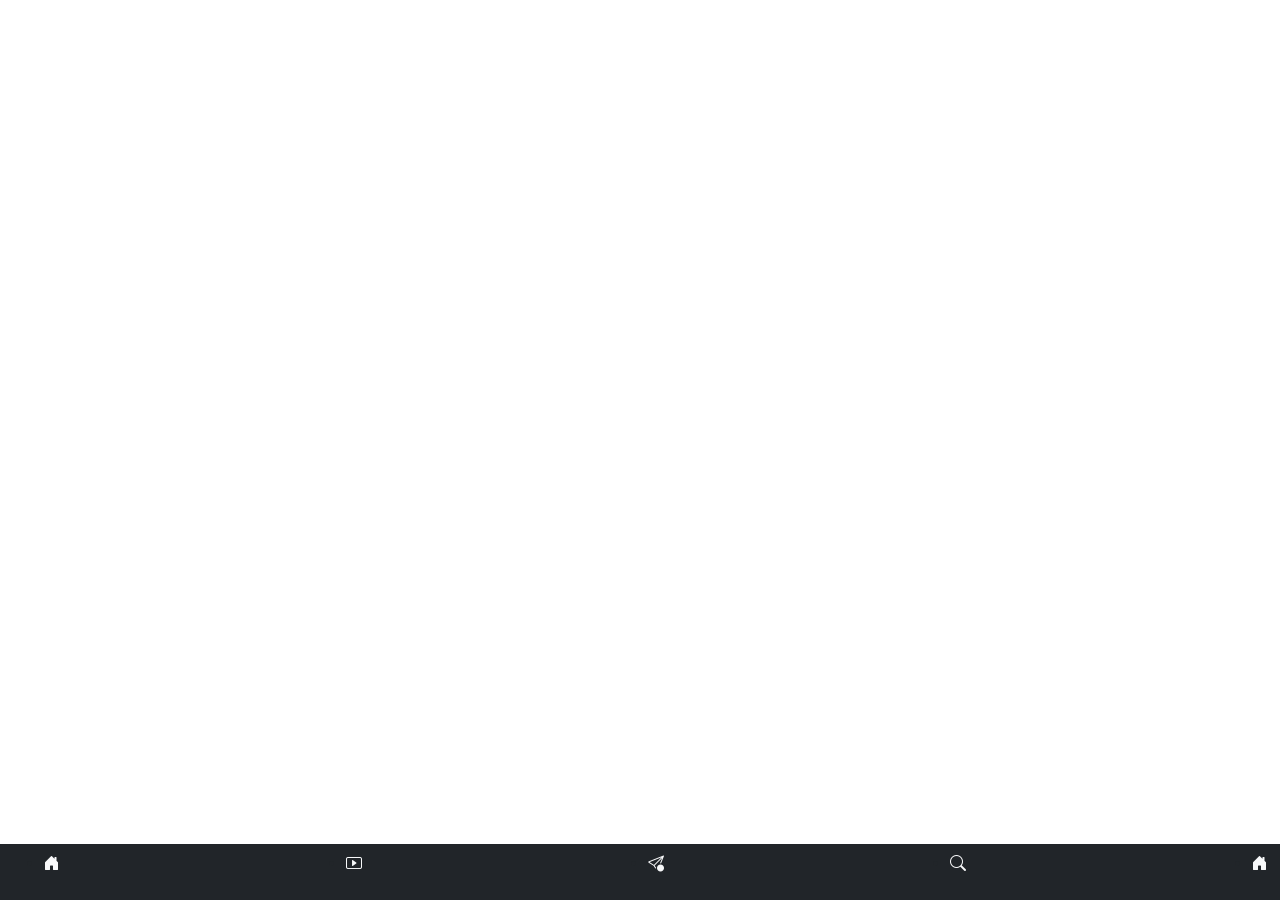
==== index.html @ 5d5be2e2 "first commit" ====
<!doctype html>
<html lang="en">

<head>
    <meta charset="utf-8">
    <meta name="viewport" content="width=device-width, initial-scale=1">
    <title>Bootstrap demo</title>

    <!-- BS Stylesheet -->
    <link href="https://cdn.jsdelivr.net/npm/bootstrap@5.3.8/dist/css/bootstrap.min.css" rel="stylesheet"
        integrity="sha384-sRIl4kxILFvY47J16cr9ZwB07vP4J8+LH7qKQnuqkuIAvNWLzeN8tE5YBujZqJLB" crossorigin="anonymous">
    <!-- Custom Stylesheet -->
    <link rel="stylesheet" href="assets/css/style.css">

    <!-- BS Icons -->
    <link rel="stylesheet" href="https://cdn.jsdelivr.net/npm/bootstrap-icons@1.13.1/font/bootstrap-icons.min.css">

</head>

<body>
    <header>

    </header>
    <main>

    </main>
    <footer class="fixed-bottom">
        <nav class="navbar bg-dark">
            <div class="container-fluid">
                <ul class="d-flex w-100 justify-content-between mx-auto">
                    <li class="nav-item">
                        <i class="bi bi-house-door-fill text-light nav-link"></i>
                    </li>
                    <li class="nav-item">
                        <i class="bi bi-play-btn text-light nav-link"></i>
                    </li>
                    <li class="nav-item">
                        <i class="bi bi-send-arrow-up text-light nav-link"></i>
                    </li>
                    <li class="nav-item">
                        <i class="bi bi-search text-light nav-link"></i>
                    </li>
                    <li class="nav-item">
                        <i class="bi bi-house-door-fill text-light nav-link"></i>
                    </li>
                </ul>

            </div>

        </nav>
    </footer>
    <script src="https://cdn.jsdelivr.net/npm/bootstrap@5.3.8/dist/js/bootstrap.bundle.min.js"
        integrity="sha384-FKyoEForCGlyvwx9Hj09JcYn3nv7wiPVlz7YYwJrWVcXK/BmnVDxM+D2scQbITxI"
        crossorigin="anonymous"></script>
</body>

</html>
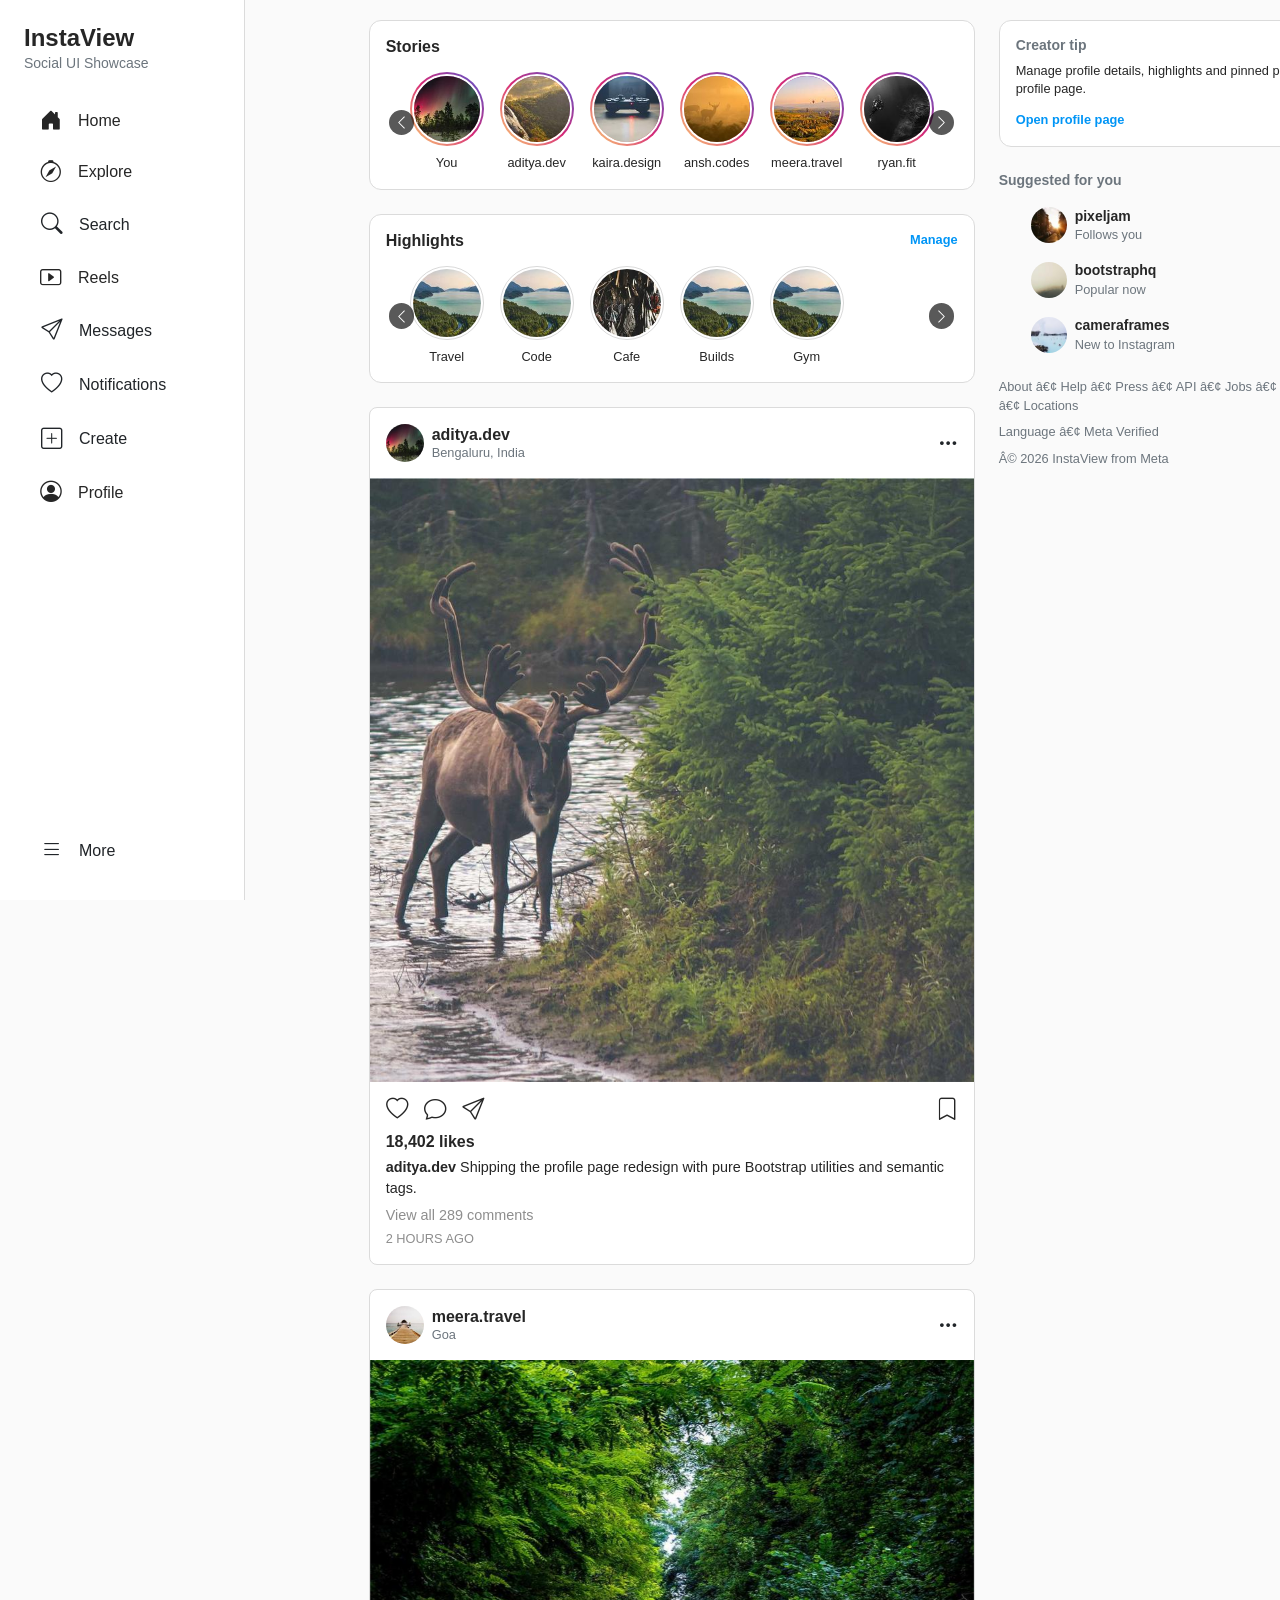
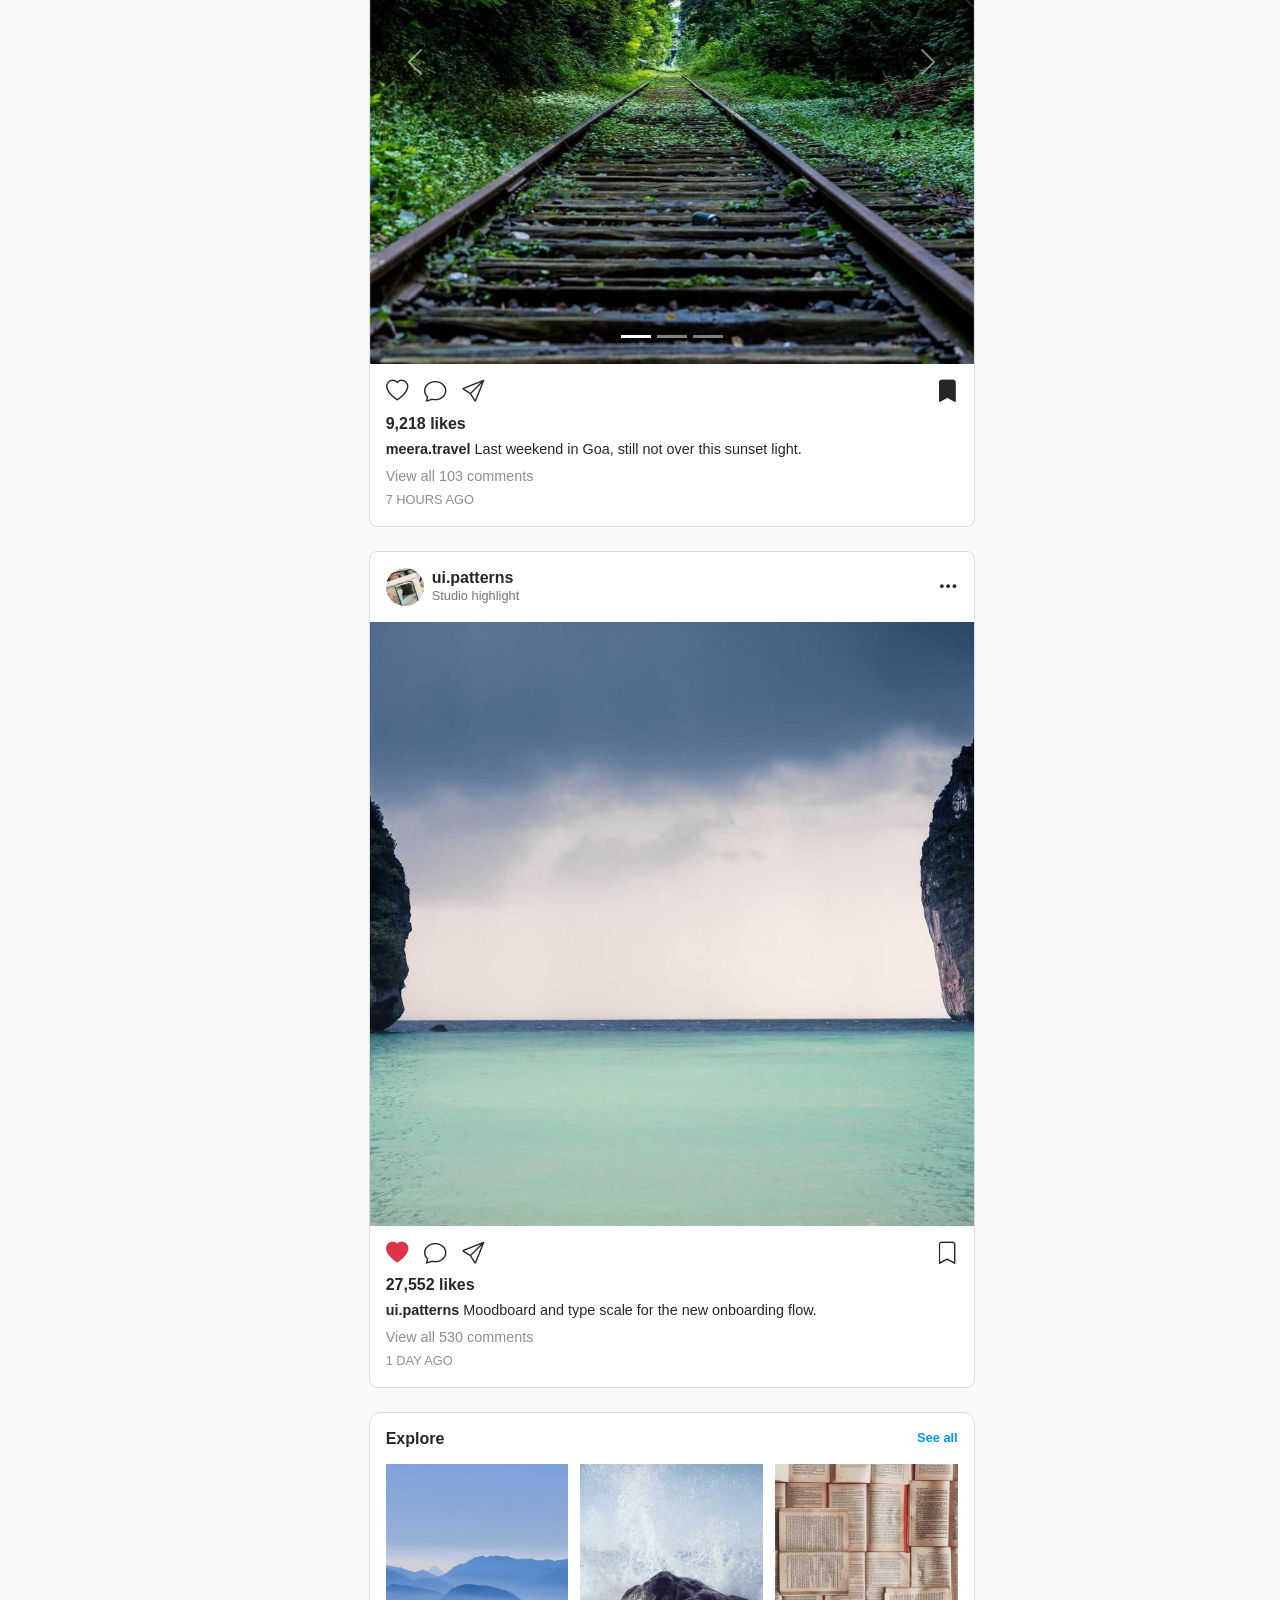
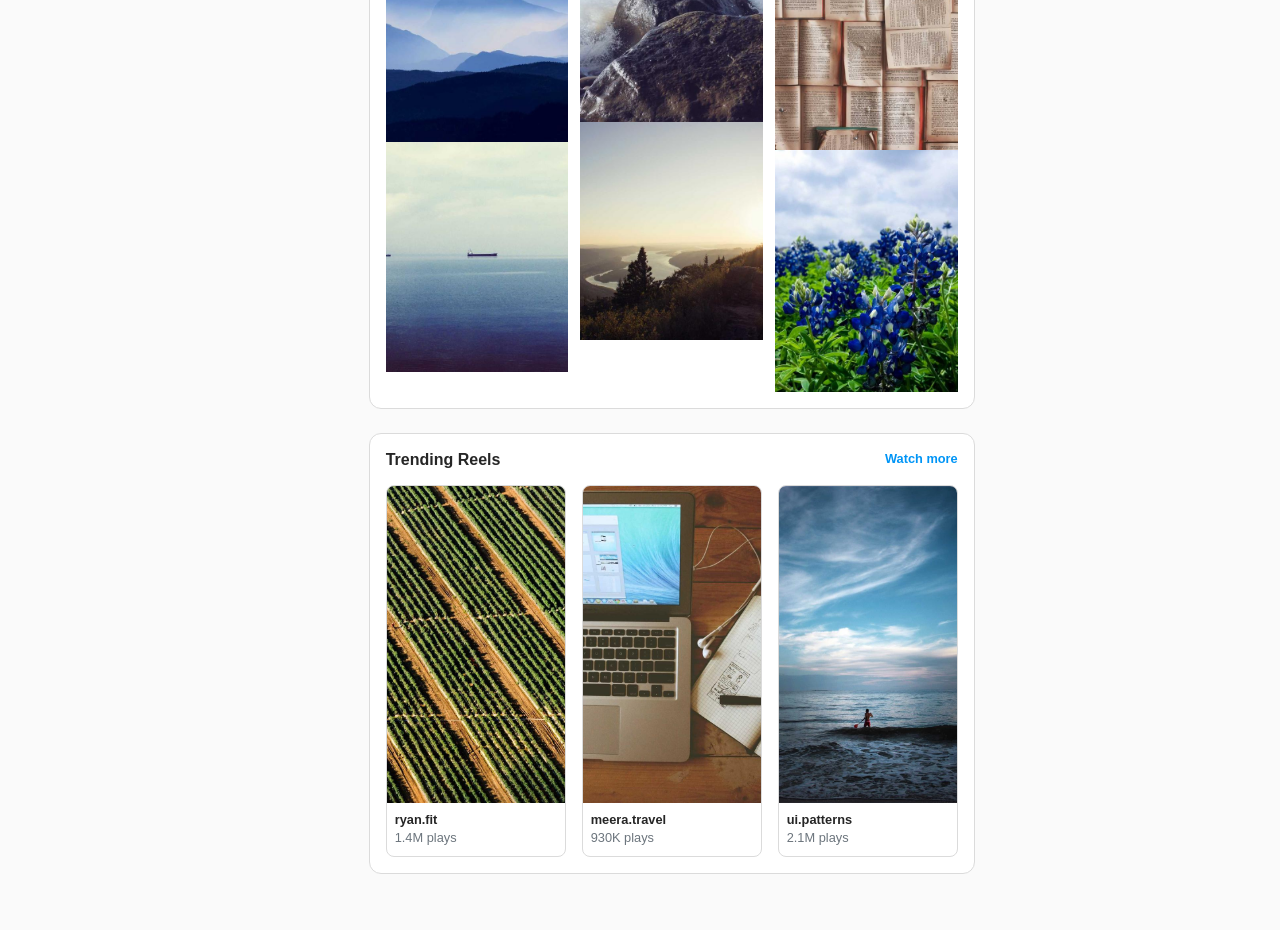
==== commit 4ea07566: "Build responsive Instagram clone with dedicated profile page and local media assets Move profile con" ====
--- a/index.html
+++ b/index.html
@@ -1,57 +1,821 @@
-<!doctype html>
+﻿<!doctype html>
 <html lang="en">
 
 <head>
     <meta charset="utf-8">
-    <meta name="viewport" content="width=device-width, initial-scale=1">
-    <title>Bootstrap demo</title>
-
-    <!-- BS Stylesheet -->
-    <link href="https://cdn.jsdelivr.net/npm/bootstrap@5.3.8/dist/css/bootstrap.min.css" rel="stylesheet"
-        integrity="sha384-sRIl4kxILFvY47J16cr9ZwB07vP4J8+LH7qKQnuqkuIAvNWLzeN8tE5YBujZqJLB" crossorigin="anonymous">
-    <!-- Custom Stylesheet -->
+    <meta name="viewport" content="width=device-width, initial-scale=1, viewport-fit=cover">
+    <title>InstaView - Instagram Clone UI with Bootstrap</title>
+    <meta name="description"
+        content="InstaView is a responsive Instagram clone built with semantic HTML, CSS and Bootstrap components only, optimized for SEO and static hosting.">
+    <meta name="robots" content="index,follow,max-image-preview:large">
+    <meta name="author" content="InstaView Team">
+    <meta name="theme-color" content="#ffffff">
+    <link rel="canonical" href="https://your-github-username.github.io/InstagramClone/">
+
+    <!-- Open Graph / social previews -->
+    <meta property="og:type" content="website">
+    <meta property="og:title" content="InstaView - Instagram Clone UI with Bootstrap">
+    <meta property="og:description"
+        content="A feature-rich static Instagram clone interface made with Bootstrap and no custom JavaScript.">
+    <meta property="og:url" content="https://your-github-username.github.io/InstagramClone/">
+    <meta property="og:image" content="media/downloaded/img-028.jpg">
+    <meta name="twitter:card" content="summary_large_image">
+    <meta name="twitter:title" content="InstaView - Instagram Clone UI with Bootstrap">
+    <meta name="twitter:description" content="Responsive Instagram-style static frontend for GitHub Pages.">
+    <meta name="twitter:image" content="media/downloaded/img-028.jpg">
+
+    <!-- Bootstrap and icon set -->
+    <link href="https://cdn.jsdelivr.net/npm/bootstrap@5.3.8/dist/css/bootstrap.min.css" rel="stylesheet">
+    <link rel="stylesheet" href="https://cdn.jsdelivr.net/npm/bootstrap-icons@1.13.1/font/bootstrap-icons.min.css">
+
+    <!-- Local stylesheet bundle -->
     <link rel="stylesheet" href="assets/css/style.css">
 
-    <!-- BS Icons -->
-    <link rel="stylesheet" href="https://cdn.jsdelivr.net/npm/bootstrap-icons@1.13.1/font/bootstrap-icons.min.css">
-
+    <!-- Structured metadata for search engines -->
+    <script type="application/ld+json">
+        {
+            "@context": "https://schema.org",
+            "@type": "WebSite",
+            "name": "InstaView",
+            "url": "https://your-github-username.github.io/InstagramClone/",
+            "description": "A static Instagram-inspired social media interface powered by Bootstrap."
+        }
+    </script>
 </head>
 
 <body>
-    <header>
-
-    </header>
-    <main>
-
-    </main>
-    <footer class="fixed-bottom">
-        <nav class="navbar bg-dark">
-            <div class="container-fluid">
-                <ul class="d-flex w-100 justify-content-between mx-auto">
-                    <li class="nav-item">
-                        <i class="bi bi-house-door-fill text-light nav-link"></i>
+    <a class="visually-hidden-focusable p-2 bg-white border rounded position-absolute top-0 start-0 m-2"
+        href="#main-feed">Skip to main content</a>
+
+    <div class="app-shell">
+        <!-- Desktop/tablet sidebar -->
+        <aside class="ig-sidebar d-none d-lg-flex flex-column p-3 p-xl-4">
+            <header class="mb-4">
+                <h1 class="h4 mb-0 fw-semibold">InstaView</h1>
+                <p class="small text-secondary mb-0">Social UI Showcase</p>
+            </header>
+
+            <nav class="nav flex-column gap-1" aria-label="Primary navigation">
+                <a class="ig-nav-link d-flex align-items-center gap-3 px-3 py-2 active" href="#main-feed"
+                    aria-current="page">
+                    <i class="bi bi-house-door-fill"></i><span class="ig-sidebar-label">Home</span>
+                </a>
+                <a class="ig-nav-link d-flex align-items-center gap-3 px-3 py-2" href="#explore">
+                    <i class="bi bi-compass"></i><span class="ig-sidebar-label">Explore</span>
+                </a>
+                <button class="ig-nav-link d-flex align-items-center gap-3 px-3 py-2 btn text-start" type="button"
+                    data-bs-toggle="offcanvas" data-bs-target="#searchPanel" aria-controls="searchPanel">
+                    <i class="bi bi-search"></i><span class="ig-sidebar-label">Search</span>
+                </button>
+                <a class="ig-nav-link d-flex align-items-center gap-3 px-3 py-2" href="#reels">
+                    <i class="bi bi-play-btn"></i><span class="ig-sidebar-label">Reels</span>
+                </a>
+                <button class="ig-nav-link d-flex align-items-center gap-3 px-3 py-2 btn text-start" type="button"
+                    data-bs-toggle="modal" data-bs-target="#messagesModal">
+                    <i class="bi bi-send"></i><span class="ig-sidebar-label">Messages</span>
+                </button>
+                <button class="ig-nav-link d-flex align-items-center gap-3 px-3 py-2 btn text-start" type="button"
+                    data-bs-toggle="modal" data-bs-target="#notificationsModal">
+                    <i class="bi bi-heart"></i><span class="ig-sidebar-label">Notifications</span>
+                </button>
+                <button class="ig-nav-link d-flex align-items-center gap-3 px-3 py-2 btn text-start" type="button"
+                    data-bs-toggle="modal" data-bs-target="#createModal">
+                    <i class="bi bi-plus-square"></i><span class="ig-sidebar-label">Create</span>
+                </button>
+                <a class="ig-nav-link d-flex align-items-center gap-3 px-3 py-2" href="profile.html">
+                    <i class="bi bi-person-circle"></i><span class="ig-sidebar-label">Profile</span>
+                </a>
+            </nav>
+
+            <div class="mt-auto pt-3">
+                <button class="ig-nav-link d-flex align-items-center gap-3 px-3 py-2 btn text-start w-100"
+                    type="button" data-bs-toggle="dropdown" aria-expanded="false">
+                    <i class="bi bi-list"></i><span class="ig-sidebar-label">More</span>
+                </button>
+                <ul class="dropdown-menu">
+                    <li><a class="dropdown-item" href="#">Settings</a></li>
+                    <li><a class="dropdown-item" href="#">Saved</a></li>
+                    <li><a class="dropdown-item" href="#">Switch account</a></li>
+                    <li>
+                        <hr class="dropdown-divider">
                     </li>
-                    <li class="nav-item">
-                        <i class="bi bi-play-btn text-light nav-link"></i>
-                    </li>
-                    <li class="nav-item">
-                        <i class="bi bi-send-arrow-up text-light nav-link"></i>
-                    </li>
-                    <li class="nav-item">
-                        <i class="bi bi-search text-light nav-link"></i>
-                    </li>
-                    <li class="nav-item">
-                        <i class="bi bi-house-door-fill text-light nav-link"></i>
-                    </li>
+                    <li><a class="dropdown-item" href="#">Log out</a></li>
                 </ul>
-
             </div>
-
+        </aside>
+
+        <!-- Mobile top bar -->
+        <header class="ig-mobile-top-nav fixed-top d-lg-none px-3 d-flex align-items-center justify-content-between">
+            <h2 class="ig-mobile-brand m-0">InstaView</h2>
+            <div class="d-flex align-items-center gap-3">
+                <button class="btn p-0 border-0" type="button" data-bs-toggle="offcanvas" data-bs-target="#searchPanel"
+                    aria-label="Open search">
+                    <i class="bi bi-search mobile-icon"></i>
+                </button>
+                <button class="btn p-0 border-0 position-relative" type="button" data-bs-toggle="modal"
+                    data-bs-target="#notificationsModal" aria-label="Open notifications">
+                    <i class="bi bi-heart mobile-icon"></i>
+                    <span
+                        class="position-absolute top-0 start-100 translate-middle badge rounded-pill bg-danger counter-pill">7</span>
+                </button>
+                <button class="btn p-0 border-0" type="button" data-bs-toggle="modal" data-bs-target="#messagesModal"
+                    aria-label="Open messages">
+                    <i class="bi bi-send mobile-icon"></i>
+                </button>
+            </div>
+        </header>
+
+        <!-- Main content -->
+        <main class="ig-main" id="main-feed">
+            <div class="container-xxl">
+                <div class="row justify-content-center gx-4 gx-xxl-5">
+                    <!-- Feed column -->
+                    <section class="col-12 col-md-10 col-lg-7 feed-column">
+                        <!-- Stories -->
+                        <section class="section-card p-3 mb-4" aria-label="Stories">
+                            <h2 class="h6 mb-3 fw-semibold">Stories</h2>
+                            <div class="stories-list d-flex gap-3 pb-1 d-lg-none">
+                                <article class="story-entry text-center">
+                                    <div class="story-avatar-wrap mx-auto"><img class="story-avatar"
+                                            src="media/downloaded/img-001.jpg" alt="Your story"></div>
+                                    <p class="small-copy mt-2 mb-0 text-truncate">You</p>
+                                </article>
+                                <article class="story-entry text-center">
+                                    <div class="story-avatar-wrap mx-auto"><img class="story-avatar"
+                                            src="media/downloaded/img-018.jpg" alt="Story by aditya"></div>
+                                    <p class="small-copy mt-2 mb-0 text-truncate">aditya.dev</p>
+                                </article>
+                                <article class="story-entry text-center">
+                                    <div class="story-avatar-wrap mx-auto"><img class="story-avatar"
+                                            src="media/downloaded/img-020.jpg" alt="Story by kaira"></div>
+                                    <p class="small-copy mt-2 mb-0 text-truncate">kaira.design</p>
+                                </article>
+                                <article class="story-entry text-center">
+                                    <div class="story-avatar-wrap mx-auto"><img class="story-avatar"
+                                            src="media/downloaded/img-021.jpg" alt="Story by ansh"></div>
+                                    <p class="small-copy mt-2 mb-0 text-truncate">ansh.codes</p>
+                                </article>
+                                <article class="story-entry text-center">
+                                    <div class="story-avatar-wrap mx-auto"><img class="story-avatar"
+                                            src="media/downloaded/img-022.jpg" alt="Story by meera"></div>
+                                    <p class="small-copy mt-2 mb-0 text-truncate">meera.travel</p>
+                                </article>
+                                <article class="story-entry text-center">
+                                    <div class="story-avatar-wrap mx-auto"><img class="story-avatar"
+                                            src="media/downloaded/img-023.jpg" alt="Story by ryan"></div>
+                                    <p class="small-copy mt-2 mb-0 text-truncate">ryan.fit</p>
+                                </article>
+                                <article class="story-entry text-center">
+                                    <div class="story-avatar-wrap mx-auto"><img class="story-avatar"
+                                            src="media/downloaded/img-024.jpg" alt="Story by naina"></div>
+                                    <p class="small-copy mt-2 mb-0 text-truncate">naina.food</p>
+                                </article>
+                                <article class="story-entry text-center">
+                                    <div class="story-avatar-wrap mx-auto"><img class="story-avatar"
+                                            src="media/downloaded/img-026.jpg" alt="Story by devon"></div>
+                                    <p class="small-copy mt-2 mb-0 text-truncate">devon.fx</p>
+                                </article>
+                                <article class="story-entry text-center">
+                                    <div class="story-avatar-wrap mx-auto"><img class="story-avatar"
+                                            src="media/downloaded/img-027.jpg" alt="Story by riya"></div>
+                                    <p class="small-copy mt-2 mb-0 text-truncate">riya.daily</p>
+                                </article>
+                                <article class="story-entry text-center">
+                                    <div class="story-avatar-wrap mx-auto"><img class="story-avatar"
+                                            src="media/downloaded/img-002.jpg" alt="Story by ronit"></div>
+                                    <p class="small-copy mt-2 mb-0 text-truncate">ronit.tech</p>
+                                </article>
+                                <article class="story-entry text-center">
+                                    <div class="story-avatar-wrap mx-auto"><img class="story-avatar"
+                                            src="media/downloaded/img-001.jpg" alt="Story by alia"></div>
+                                    <p class="small-copy mt-2 mb-0 text-truncate">alia.style</p>
+                                </article>
+                                <article class="story-entry text-center">
+                                    <div class="story-avatar-wrap mx-auto"><img class="story-avatar"
+                                            src="media/downloaded/img-014.jpg" alt="Story by aman"></div>
+                                    <p class="small-copy mt-2 mb-0 text-truncate">aman.geo</p>
+                                </article>
+                                <article class="story-entry text-center">
+                                    <div class="story-avatar-wrap mx-auto"><img class="story-avatar"
+                                            src="media/downloaded/img-001.jpg" alt="Story by zara"></div>
+                                    <p class="small-copy mt-2 mb-0 text-truncate">zara.run</p>
+                                </article>
+                            </div>
+
+                            <!-- Desktop carousel with next/prev arrows -->
+                            <div id="storiesDesktopCarousel" class="carousel slide d-none d-lg-block"
+                                data-bs-interval="false">
+                                <div class="carousel-inner">
+                                    <div class="carousel-item active">
+                                        <div class="d-flex gap-3 px-4">
+                                            <article class="story-entry text-center">
+                                                <div class="story-avatar-wrap mx-auto"><img class="story-avatar"
+                                                        src="media/downloaded/img-001.jpg" alt="Your story"></div>
+                                                <p class="small-copy mt-2 mb-0 text-truncate">You</p>
+                                            </article>
+                                            <article class="story-entry text-center">
+                                                <div class="story-avatar-wrap mx-auto"><img class="story-avatar"
+                                                        src="media/downloaded/img-018.jpg" alt="Story by aditya"></div>
+                                                <p class="small-copy mt-2 mb-0 text-truncate">aditya.dev</p>
+                                            </article>
+                                            <article class="story-entry text-center">
+                                                <div class="story-avatar-wrap mx-auto"><img class="story-avatar"
+                                                        src="media/downloaded/img-020.jpg" alt="Story by kaira"></div>
+                                                <p class="small-copy mt-2 mb-0 text-truncate">kaira.design</p>
+                                            </article>
+                                            <article class="story-entry text-center">
+                                                <div class="story-avatar-wrap mx-auto"><img class="story-avatar"
+                                                        src="media/downloaded/img-021.jpg" alt="Story by ansh"></div>
+                                                <p class="small-copy mt-2 mb-0 text-truncate">ansh.codes</p>
+                                            </article>
+                                            <article class="story-entry text-center">
+                                                <div class="story-avatar-wrap mx-auto"><img class="story-avatar"
+                                                        src="media/downloaded/img-022.jpg" alt="Story by meera"></div>
+                                                <p class="small-copy mt-2 mb-0 text-truncate">meera.travel</p>
+                                            </article>
+                                            <article class="story-entry text-center">
+                                                <div class="story-avatar-wrap mx-auto"><img class="story-avatar"
+                                                        src="media/downloaded/img-023.jpg" alt="Story by ryan"></div>
+                                                <p class="small-copy mt-2 mb-0 text-truncate">ryan.fit</p>
+                                            </article>
+                                        </div>
+                                    </div>
+                                    <div class="carousel-item">
+                                        <div class="d-flex gap-3 px-4">
+                                            <article class="story-entry text-center">
+                                                <div class="story-avatar-wrap mx-auto"><img class="story-avatar"
+                                                        src="media/downloaded/img-024.jpg" alt="Story by naina"></div>
+                                                <p class="small-copy mt-2 mb-0 text-truncate">naina.food</p>
+                                            </article>
+                                            <article class="story-entry text-center">
+                                                <div class="story-avatar-wrap mx-auto"><img class="story-avatar"
+                                                        src="media/downloaded/img-026.jpg" alt="Story by devon"></div>
+                                                <p class="small-copy mt-2 mb-0 text-truncate">devon.fx</p>
+                                            </article>
+                                            <article class="story-entry text-center">
+                                                <div class="story-avatar-wrap mx-auto"><img class="story-avatar"
+                                                        src="media/downloaded/img-027.jpg" alt="Story by riya"></div>
+                                                <p class="small-copy mt-2 mb-0 text-truncate">riya.daily</p>
+                                            </article>
+                                            <article class="story-entry text-center">
+                                                <div class="story-avatar-wrap mx-auto"><img class="story-avatar"
+                                                        src="media/downloaded/img-002.jpg" alt="Story by ronit"></div>
+                                                <p class="small-copy mt-2 mb-0 text-truncate">ronit.tech</p>
+                                            </article>
+                                            <article class="story-entry text-center">
+                                                <div class="story-avatar-wrap mx-auto"><img class="story-avatar"
+                                                        src="media/downloaded/img-001.jpg" alt="Story by alia"></div>
+                                                <p class="small-copy mt-2 mb-0 text-truncate">alia.style</p>
+                                            </article>
+                                            <article class="story-entry text-center">
+                                                <div class="story-avatar-wrap mx-auto"><img class="story-avatar"
+                                                        src="media/downloaded/img-014.jpg" alt="Story by aman"></div>
+                                                <p class="small-copy mt-2 mb-0 text-truncate">aman.geo</p>
+                                            </article>
+                                        </div>
+                                    </div>
+                                </div>
+                                <button class="carousel-control-prev story-nav-btn" type="button"
+                                    data-bs-target="#storiesDesktopCarousel" data-bs-slide="prev">
+                                    <span class="carousel-control-prev-icon" aria-hidden="true"></span>
+                                    <span class="visually-hidden">Previous stories</span>
+                                </button>
+                                <button class="carousel-control-next story-nav-btn" type="button"
+                                    data-bs-target="#storiesDesktopCarousel" data-bs-slide="next">
+                                    <span class="carousel-control-next-icon" aria-hidden="true"></span>
+                                    <span class="visually-hidden">Next stories</span>
+                                </button>
+                            </div>
+                        </section>
+
+                        <!-- Highlights -->
+                        <section class="section-card p-3 mb-4" aria-label="Highlights">
+                            <header class="d-flex align-items-center justify-content-between mb-3">
+                                <h2 class="h6 mb-0 fw-semibold">Highlights</h2>
+                                <a class="small-copy link-accent" href="#">Manage</a>
+                            </header>
+                            <div class="highlights-list d-flex gap-3 pb-1 d-lg-none">
+                                <article class="highlight-entry text-center">
+                                    <div class="highlight-avatar-wrap mx-auto"><img class="highlight-avatar"
+                                            src="media/downloaded/img-002.jpg" alt="Travel highlight"></div>
+                                    <p class="small-copy mt-2 mb-0 text-truncate">Travel</p>
+                                </article>
+                                <article class="highlight-entry text-center">
+                                    <div class="highlight-avatar-wrap mx-auto"><img class="highlight-avatar"
+                                            src="media/downloaded/img-002.jpg" alt="Code highlight"></div>
+                                    <p class="small-copy mt-2 mb-0 text-truncate">Code</p>
+                                </article>
+                                <article class="highlight-entry text-center">
+                                    <div class="highlight-avatar-wrap mx-auto"><img class="highlight-avatar"
+                                            src="media/downloaded/img-005.jpg" alt="Cafe highlight"></div>
+                                    <p class="small-copy mt-2 mb-0 text-truncate">Cafe</p>
+                                </article>
+                                <article class="highlight-entry text-center">
+                                    <div class="highlight-avatar-wrap mx-auto"><img class="highlight-avatar"
+                                            src="media/downloaded/img-002.jpg" alt="Builds highlight"></div>
+                                    <p class="small-copy mt-2 mb-0 text-truncate">Builds</p>
+                                </article>
+                                <article class="highlight-entry text-center">
+                                    <div class="highlight-avatar-wrap mx-auto"><img class="highlight-avatar"
+                                            src="media/downloaded/img-002.jpg" alt="Gym highlight"></div>
+                                    <p class="small-copy mt-2 mb-0 text-truncate">Gym</p>
+                                </article>
+                                <article class="highlight-entry text-center">
+                                    <div class="highlight-avatar-wrap mx-auto"><img class="highlight-avatar"
+                                            src="media/downloaded/img-002.jpg" alt="Food highlight"></div>
+                                    <p class="small-copy mt-2 mb-0 text-truncate">Food</p>
+                                </article>
+                                <article class="highlight-entry text-center">
+                                    <div class="highlight-avatar-wrap mx-auto"><img class="highlight-avatar"
+                                            src="media/downloaded/img-002.jpg" alt="Ideas highlight"></div>
+                                    <p class="small-copy mt-2 mb-0 text-truncate">Ideas</p>
+                                </article>
+                            </div>
+
+                            <!-- Desktop highlights carousel with arrows -->
+                            <div id="highlightsDesktopCarousel" class="carousel slide d-none d-lg-block"
+                                data-bs-interval="false">
+                                <div class="carousel-inner">
+                                    <div class="carousel-item active">
+                                        <div class="d-flex gap-3 px-4">
+                                            <article class="highlight-entry text-center">
+                                                <div class="highlight-avatar-wrap mx-auto"><img class="highlight-avatar"
+                                                        src="media/downloaded/img-002.jpg" alt="Travel highlight"></div>
+                                                <p class="small-copy mt-2 mb-0 text-truncate">Travel</p>
+                                            </article>
+                                            <article class="highlight-entry text-center">
+                                                <div class="highlight-avatar-wrap mx-auto"><img class="highlight-avatar"
+                                                        src="media/downloaded/img-002.jpg" alt="Code highlight"></div>
+                                                <p class="small-copy mt-2 mb-0 text-truncate">Code</p>
+                                            </article>
+                                            <article class="highlight-entry text-center">
+                                                <div class="highlight-avatar-wrap mx-auto"><img class="highlight-avatar"
+                                                        src="media/downloaded/img-005.jpg" alt="Cafe highlight"></div>
+                                                <p class="small-copy mt-2 mb-0 text-truncate">Cafe</p>
+                                            </article>
+                                            <article class="highlight-entry text-center">
+                                                <div class="highlight-avatar-wrap mx-auto"><img class="highlight-avatar"
+                                                        src="media/downloaded/img-002.jpg" alt="Builds highlight"></div>
+                                                <p class="small-copy mt-2 mb-0 text-truncate">Builds</p>
+                                            </article>
+                                            <article class="highlight-entry text-center">
+                                                <div class="highlight-avatar-wrap mx-auto"><img class="highlight-avatar"
+                                                        src="media/downloaded/img-002.jpg" alt="Gym highlight"></div>
+                                                <p class="small-copy mt-2 mb-0 text-truncate">Gym</p>
+                                            </article>
+                                        </div>
+                                    </div>
+                                    <div class="carousel-item">
+                                        <div class="d-flex gap-3 px-4">
+                                            <article class="highlight-entry text-center">
+                                                <div class="highlight-avatar-wrap mx-auto"><img class="highlight-avatar"
+                                                        src="media/downloaded/img-002.jpg" alt="Food highlight"></div>
+                                                <p class="small-copy mt-2 mb-0 text-truncate">Food</p>
+                                            </article>
+                                            <article class="highlight-entry text-center">
+                                                <div class="highlight-avatar-wrap mx-auto"><img class="highlight-avatar"
+                                                        src="media/downloaded/img-002.jpg" alt="Ideas highlight"></div>
+                                                <p class="small-copy mt-2 mb-0 text-truncate">Ideas</p>
+                                            </article>
+                                            <article class="highlight-entry text-center">
+                                                <div class="highlight-avatar-wrap mx-auto"><img class="highlight-avatar"
+                                                        src="media/downloaded/img-002.jpg" alt="Shoots highlight"></div>
+                                                <p class="small-copy mt-2 mb-0 text-truncate">Shoots</p>
+                                            </article>
+                                            <article class="highlight-entry text-center">
+                                                <div class="highlight-avatar-wrap mx-auto"><img class="highlight-avatar"
+                                                        src="media/downloaded/img-002.jpg" alt="Work highlight"></div>
+                                                <p class="small-copy mt-2 mb-0 text-truncate">Work</p>
+                                            </article>
+                                            <article class="highlight-entry text-center">
+                                                <div class="highlight-avatar-wrap mx-auto"><img class="highlight-avatar"
+                                                        src="media/downloaded/img-001.jpg" alt="Moments highlight"></div>
+                                                <p class="small-copy mt-2 mb-0 text-truncate">Moments</p>
+                                            </article>
+                                        </div>
+                                    </div>
+                                </div>
+                                <button class="carousel-control-prev story-nav-btn" type="button"
+                                    data-bs-target="#highlightsDesktopCarousel" data-bs-slide="prev">
+                                    <span class="carousel-control-prev-icon" aria-hidden="true"></span>
+                                    <span class="visually-hidden">Previous highlights</span>
+                                </button>
+                                <button class="carousel-control-next story-nav-btn" type="button"
+                                    data-bs-target="#highlightsDesktopCarousel" data-bs-slide="next">
+                                    <span class="carousel-control-next-icon" aria-hidden="true"></span>
+                                    <span class="visually-hidden">Next highlights</span>
+                                </button>
+                            </div>
+                        </section>
+
+                        <!-- Feed post 1 -->
+                        <article class="post-card rounded-3 overflow-hidden mb-4" aria-labelledby="post-title-1">
+                            <header class="d-flex align-items-center justify-content-between p-3">
+                                <div class="d-flex align-items-center gap-2">
+                                    <img class="post-header-avatar" src="media/downloaded/img-001.jpg"
+                                        alt="Profile picture of aditya.dev">
+                                    <div>
+                                        <h2 id="post-title-1" class="h6 mb-0 fw-semibold">aditya.dev</h2>
+                                        <p class="small-copy mb-0 text-secondary">Bengaluru, India</p>
+                                    </div>
+                                </div>
+                                <button class="btn btn-sm border-0 p-0" type="button" data-bs-toggle="dropdown"
+                                    aria-label="More options">
+                                    <i class="bi bi-three-dots fs-5"></i>
+                                </button>
+                                <ul class="dropdown-menu">
+                                    <li><a class="dropdown-item" href="#">Report</a></li>
+                                    <li><a class="dropdown-item" href="#">Unfollow</a></li>
+                                    <li><a class="dropdown-item" href="#">Copy link</a></li>
+                                </ul>
+                            </header>
+                            <img class="post-image" src="media/downloaded/img-041.jpg"
+                                alt="Developer setup with laptop and notes">
+                            <div class="p-3">
+                                <div class="d-flex justify-content-between mb-2">
+                                    <div class="d-flex gap-3">
+                                        <button class="icon-btn" type="button" aria-label="Like post"><i
+                                                class="bi bi-heart"></i></button>
+                                        <button class="icon-btn" type="button" aria-label="Open comments"><i
+                                                class="bi bi-chat"></i></button>
+                                        <button class="icon-btn" type="button" aria-label="Share post"><i
+                                                class="bi bi-send"></i></button>
+                                    </div>
+                                    <button class="icon-btn" type="button" aria-label="Save post"><i
+                                            class="bi bi-bookmark"></i></button>
+                                </div>
+                                <p class="mb-1 fw-semibold">18,402 likes</p>
+                                <p class="post-caption mb-1"><strong>aditya.dev</strong> Shipping the profile page
+                                    redesign with pure Bootstrap utilities and semantic tags.</p>
+                                <a class="post-comments d-inline-block mb-1" href="#">View all 289 comments</a>
+                                <p class="post-time mb-0 text-uppercase small-copy">2 hours ago</p>
+                            </div>
+                        </article>
+
+                        <!-- Feed post 2 with carousel -->
+                        <article class="post-card rounded-3 overflow-hidden mb-4" aria-labelledby="post-title-2">
+                            <header class="d-flex align-items-center justify-content-between p-3">
+                                <div class="d-flex align-items-center gap-2">
+                                    <img class="post-header-avatar" src="media/downloaded/img-017.jpg"
+                                        alt="Profile picture of meera.travel">
+                                    <div>
+                                        <h2 id="post-title-2" class="h6 mb-0 fw-semibold">meera.travel</h2>
+                                        <p class="small-copy mb-0 text-secondary">Goa</p>
+                                    </div>
+                                </div>
+                                <button class="btn btn-sm border-0 p-0" type="button" data-bs-toggle="dropdown"
+                                    aria-label="More options">
+                                    <i class="bi bi-three-dots fs-5"></i>
+                                </button>
+                                <ul class="dropdown-menu">
+                                    <li><a class="dropdown-item" href="#">Report</a></li>
+                                    <li><a class="dropdown-item" href="#">Mute</a></li>
+                                    <li><a class="dropdown-item" href="#">Go to post</a></li>
+                                </ul>
+                            </header>
+                            <div id="travelCarousel" class="carousel slide" data-bs-ride="carousel">
+                                <div class="carousel-indicators">
+                                    <button type="button" data-bs-target="#travelCarousel" data-bs-slide-to="0"
+                                        class="active" aria-current="true" aria-label="Slide 1"></button>
+                                    <button type="button" data-bs-target="#travelCarousel" data-bs-slide-to="1"
+                                        aria-label="Slide 2"></button>
+                                    <button type="button" data-bs-target="#travelCarousel" data-bs-slide-to="2"
+                                        aria-label="Slide 3"></button>
+                                </div>
+                                <div class="carousel-inner">
+                                    <div class="carousel-item active">
+                                        <img src="media/downloaded/img-042.jpg" class="post-image"
+                                            alt="Beach sunrise">
+                                    </div>
+                                    <div class="carousel-item">
+                                        <img src="media/downloaded/img-043.jpg" class="post-image"
+                                            alt="Palm trees near the shore">
+                                    </div>
+                                    <div class="carousel-item">
+                                        <img src="media/downloaded/img-044.jpg" class="post-image"
+                                            alt="Coastal road view">
+                                    </div>
+                                </div>
+                                <button class="carousel-control-prev" type="button" data-bs-target="#travelCarousel"
+                                    data-bs-slide="prev">
+                                    <span class="carousel-control-prev-icon" aria-hidden="true"></span>
+                                    <span class="visually-hidden">Previous</span>
+                                </button>
+                                <button class="carousel-control-next" type="button" data-bs-target="#travelCarousel"
+                                    data-bs-slide="next">
+                                    <span class="carousel-control-next-icon" aria-hidden="true"></span>
+                                    <span class="visually-hidden">Next</span>
+                                </button>
+                            </div>
+                            <div class="p-3">
+                                <div class="d-flex justify-content-between mb-2">
+                                    <div class="d-flex gap-3">
+                                        <button class="icon-btn" type="button" aria-label="Like post"><i
+                                                class="bi bi-heart"></i></button>
+                                        <button class="icon-btn" type="button" aria-label="Open comments"><i
+                                                class="bi bi-chat"></i></button>
+                                        <button class="icon-btn" type="button" aria-label="Share post"><i
+                                                class="bi bi-send"></i></button>
+                                    </div>
+                                    <button class="icon-btn" type="button" aria-label="Save post"><i
+                                            class="bi bi-bookmark-fill"></i></button>
+                                </div>
+                                <p class="mb-1 fw-semibold">9,218 likes</p>
+                                <p class="post-caption mb-1"><strong>meera.travel</strong> Last weekend in Goa, still
+                                    not over this sunset light.</p>
+                                <a class="post-comments d-inline-block mb-1" href="#">View all 103 comments</a>
+                                <p class="post-time mb-0 text-uppercase small-copy">7 hours ago</p>
+                            </div>
+                        </article>
+
+                        <!-- Feed post 3 -->
+                        <article class="post-card rounded-3 overflow-hidden mb-4" aria-labelledby="post-title-3">
+                            <header class="d-flex align-items-center justify-content-between p-3">
+                                <div class="d-flex align-items-center gap-2">
+                                    <img class="post-header-avatar" src="media/downloaded/img-019.jpg"
+                                        alt="Profile picture of ui.patterns">
+                                    <div>
+                                        <h2 id="post-title-3" class="h6 mb-0 fw-semibold">ui.patterns</h2>
+                                        <p class="small-copy mb-0 text-secondary">Studio highlight</p>
+                                    </div>
+                                </div>
+                                <button class="btn btn-sm border-0 p-0" type="button" data-bs-toggle="dropdown"
+                                    aria-label="More options">
+                                    <i class="bi bi-three-dots fs-5"></i>
+                                </button>
+                                <ul class="dropdown-menu">
+                                    <li><a class="dropdown-item" href="#">Save</a></li>
+                                    <li><a class="dropdown-item" href="#">Share profile</a></li>
+                                </ul>
+                            </header>
+                            <img class="post-image" src="media/downloaded/img-045.jpg"
+                                alt="Workspace with moodboard and color swatches">
+                            <div class="p-3">
+                                <div class="d-flex justify-content-between mb-2">
+                                    <div class="d-flex gap-3">
+                                        <button class="icon-btn" type="button" aria-label="Like post"><i
+                                                class="bi bi-heart-fill text-danger"></i></button>
+                                        <button class="icon-btn" type="button" aria-label="Open comments"><i
+                                                class="bi bi-chat"></i></button>
+                                        <button class="icon-btn" type="button" aria-label="Share post"><i
+                                                class="bi bi-send"></i></button>
+                                    </div>
+                                    <button class="icon-btn" type="button" aria-label="Save post"><i
+                                            class="bi bi-bookmark"></i></button>
+                                </div>
+                                <p class="mb-1 fw-semibold">27,552 likes</p>
+                                <p class="post-caption mb-1"><strong>ui.patterns</strong> Moodboard and type scale for
+                                    the new onboarding flow.</p>
+                                <a class="post-comments d-inline-block mb-1" href="#">View all 530 comments</a>
+                                <p class="post-time mb-0 text-uppercase small-copy">1 day ago</p>
+                            </div>
+                        </article>
+
+                        <!-- Explore block -->
+                        <section id="explore" class="section-card p-3 mb-4" aria-labelledby="explore-heading">
+                            <header class="d-flex align-items-center justify-content-between mb-3">
+                                <h2 id="explore-heading" class="h6 fw-semibold mb-0">Explore</h2>
+                                <a class="small-copy link-accent" href="#">See all</a>
+                            </header>
+                            <div class="explore-grid">
+                                <a class="explore-item" href="#"><img src="media/downloaded/img-033.jpg"
+                                        alt="Street portrait"></a>
+                                <a class="explore-item" href="#"><img src="media/downloaded/img-030.jpg"
+                                        alt="Coding screen closeup"></a>
+                                <a class="explore-item" href="#"><img src="media/downloaded/img-032.jpg"
+                                        alt="Minimal room setup"></a>
+                                <a class="explore-item" href="#"><img src="media/downloaded/img-029.jpg"
+                                        alt="Coffee and notebook"></a>
+                                <a class="explore-item" href="#"><img src="media/downloaded/img-034.jpg"
+                                        alt="Sunset skyline"></a>
+                                <a class="explore-item" href="#"><img src="media/downloaded/img-031.jpg"
+                                        alt="White sneakers on pavement"></a>
+                            </div>
+                        </section>
+
+                        <!-- Reels preview -->
+                        <section id="reels" class="section-card p-3 mb-4" aria-labelledby="reels-heading">
+                            <header class="d-flex align-items-center justify-content-between mb-3">
+                                <h2 id="reels-heading" class="h6 fw-semibold mb-0">Trending Reels</h2>
+                                <a class="small-copy link-accent" href="#">Watch more</a>
+                            </header>
+                            <div class="row g-3">
+                                <article class="col-6 col-md-4">
+                                    <div class="reel-card overflow-hidden">
+                                        <img class="reel-cover" src="media/downloaded/img-035.jpg"
+                                            alt="Fitness reel cover">
+                                        <div class="p-2">
+                                            <p class="small-copy mb-0 fw-semibold">ryan.fit</p>
+                                            <p class="small-copy text-secondary mb-0">1.4M plays</p>
+                                        </div>
+                                    </div>
+                                </article>
+                                <article class="col-6 col-md-4">
+                                    <div class="reel-card overflow-hidden">
+                                        <img class="reel-cover" src="media/downloaded/img-036.jpg"
+                                            alt="Travel reel cover">
+                                        <div class="p-2">
+                                            <p class="small-copy mb-0 fw-semibold">meera.travel</p>
+                                            <p class="small-copy text-secondary mb-0">930K plays</p>
+                                        </div>
+                                    </div>
+                                </article>
+                                <article class="col-6 col-md-4">
+                                    <div class="reel-card overflow-hidden">
+                                        <img class="reel-cover" src="media/downloaded/img-037.jpg"
+                                            alt="Design reel cover">
+                                        <div class="p-2">
+                                            <p class="small-copy mb-0 fw-semibold">ui.patterns</p>
+                                            <p class="small-copy text-secondary mb-0">2.1M plays</p>
+                                        </div>
+                                    </div>
+                                </article>
+                            </div>
+                        </section>
+
+                    </section>
+
+                    <!-- Right rail -->
+                    <aside class="col-lg-5 col-xl-4 d-none d-lg-block">
+                        <div class="ig-right-rail">
+                            <section class="mb-4 section-card p-3" aria-label="Creator tip">
+                                <h2 class="h6 small mb-2 text-secondary fw-semibold">Creator tip</h2>
+                                <p class="small-copy mb-2">Manage profile details, highlights and pinned posts from
+                                    your profile page.</p>
+                                <a href="profile.html" class="small-copy link-accent">Open profile page</a>
+                            </section>
+
+                            <section class="mb-4" aria-labelledby="suggested-heading">
+                                <header class="d-flex align-items-center justify-content-between mb-3">
+                                    <h2 id="suggested-heading" class="h6 small mb-0 text-secondary fw-semibold">
+                                        Suggested for you</h2>
+                                    <a href="#" class="small-copy fw-semibold">See all</a>
+                                </header>
+                                <ul class="d-flex flex-column gap-3">
+                                    <li class="d-flex align-items-center justify-content-between">
+                                        <div class="d-flex align-items-center gap-2">
+                                            <img class="suggested-avatar" src="media/downloaded/img-038.jpg"
+                                                alt="Suggested profile pixeljam">
+                                            <div>
+                                                <p class="small fw-semibold mb-0">pixeljam</p>
+                                                <p class="small-copy text-secondary mb-0">Follows you</p>
+                                            </div>
+                                        </div>
+                                        <a href="#" class="small-copy link-accent">Follow</a>
+                                    </li>
+                                    <li class="d-flex align-items-center justify-content-between">
+                                        <div class="d-flex align-items-center gap-2">
+                                            <img class="suggested-avatar" src="media/downloaded/img-039.jpg"
+                                                alt="Suggested profile bootstraphq">
+                                            <div>
+                                                <p class="small fw-semibold mb-0">bootstraphq</p>
+                                                <p class="small-copy text-secondary mb-0">Popular now</p>
+                                            </div>
+                                        </div>
+                                        <a href="#" class="small-copy link-accent">Follow</a>
+                                    </li>
+                                    <li class="d-flex align-items-center justify-content-between">
+                                        <div class="d-flex align-items-center gap-2">
+                                            <img class="suggested-avatar" src="media/downloaded/img-040.jpg"
+                                                alt="Suggested profile cameraframes">
+                                            <div>
+                                                <p class="small fw-semibold mb-0">cameraframes</p>
+                                                <p class="small-copy text-secondary mb-0">New to Instagram</p>
+                                            </div>
+                                        </div>
+                                        <a href="#" class="small-copy link-accent">Follow</a>
+                                    </li>
+                                </ul>
+                            </section>
+
+                            <section class="small-copy text-secondary" aria-label="Footer links">
+                                <p class="mb-2">About â€¢ Help â€¢ Press â€¢ API â€¢ Jobs â€¢ Privacy â€¢ Terms â€¢ Locations</p>
+                                <p class="mb-2">Language â€¢ Meta Verified</p>
+                                <p class="mb-0">Â© 2026 InstaView from Meta</p>
+                            </section>
+                        </div>
+                    </aside>
+                </div>
+            </div>
+        </main>
+
+        <!-- Mobile bottom nav -->
+        <nav class="ig-mobile-bottom-nav fixed-bottom d-lg-none d-flex align-items-center">
+            <ul class="d-flex justify-content-around align-items-center w-100 mb-0 px-2">
+                <li><a href="#main-feed" aria-label="Go to home"><i class="bi bi-house-door-fill mobile-icon"></i></a></li>
+                <li>
+                    <button class="btn p-0 border-0" type="button" data-bs-toggle="offcanvas" data-bs-target="#searchPanel"
+                        aria-label="Open search">
+                        <i class="bi bi-search mobile-icon"></i>
+                    </button>
+                </li>
+                <li>
+                    <button class="btn p-0 border-0" type="button" data-bs-toggle="modal" data-bs-target="#createModal"
+                        aria-label="Create post">
+                        <i class="bi bi-plus-square mobile-icon"></i>
+                    </button>
+                </li>
+                <li><a href="#reels" aria-label="Go to reels"><i class="bi bi-play-btn mobile-icon"></i></a></li>
+                <li><a href="profile.html" aria-label="Go to profile"><i class="bi bi-person-circle mobile-icon"></i></a></li>
+            </ul>
         </nav>
-    </footer>
-    <script src="https://cdn.jsdelivr.net/npm/bootstrap@5.3.8/dist/js/bootstrap.bundle.min.js"
-        integrity="sha384-FKyoEForCGlyvwx9Hj09JcYn3nv7wiPVlz7YYwJrWVcXK/BmnVDxM+D2scQbITxI"
-        crossorigin="anonymous"></script>
+    </div>
+
+    <!-- Search panel -->
+    <aside class="offcanvas offcanvas-start" tabindex="-1" id="searchPanel" aria-labelledby="searchPanelLabel">
+        <div class="offcanvas-header">
+            <h2 class="offcanvas-title h5" id="searchPanelLabel">Search</h2>
+            <button type="button" class="btn-close" data-bs-dismiss="offcanvas" aria-label="Close"></button>
+        </div>
+        <div class="offcanvas-body">
+            <form class="mb-4" role="search">
+                <label class="form-label small fw-semibold" for="searchInput">Find profiles, tags and places</label>
+                <input class="form-control" id="searchInput" type="search" placeholder="Search..." aria-label="Search">
+            </form>
+            <h3 class="h6">Recent</h3>
+            <ul class="list-group list-group-flush">
+                <li class="list-group-item d-flex justify-content-between align-items-center px-0">
+                    <span>#bootstrap</span><i class="bi bi-x-lg text-secondary"></i>
+                </li>
+                <li class="list-group-item d-flex justify-content-between align-items-center px-0">
+                    <span>@ui.patterns</span><i class="bi bi-x-lg text-secondary"></i>
+                </li>
+                <li class="list-group-item d-flex justify-content-between align-items-center px-0">
+                    <span>#webdesign</span><i class="bi bi-x-lg text-secondary"></i>
+                </li>
+            </ul>
+        </div>
+    </aside>
+
+    <!-- Notifications -->
+    <div class="modal fade" id="notificationsModal" tabindex="-1" aria-labelledby="notificationsModalLabel"
+        aria-hidden="true">
+        <div class="modal-dialog modal-dialog-scrollable">
+            <div class="modal-content">
+                <div class="modal-header">
+                    <h2 class="modal-title h5" id="notificationsModalLabel">Notifications</h2>
+                    <button type="button" class="btn-close" data-bs-dismiss="modal" aria-label="Close"></button>
+                </div>
+                <div class="modal-body">
+                    <ul class="list-group">
+                        <li class="list-group-item">kaira.design liked your post.</li>
+                        <li class="list-group-item">ansh.codes started following you.</li>
+                        <li class="list-group-item">ui.patterns mentioned you in a comment.</li>
+                        <li class="list-group-item">ryan.fit shared a new reel.</li>
+                    </ul>
+                </div>
+            </div>
+        </div>
+    </div>
+
+    <!-- Messages -->
+    <div class="modal fade" id="messagesModal" tabindex="-1" aria-labelledby="messagesModalLabel" aria-hidden="true">
+        <div class="modal-dialog modal-dialog-scrollable">
+            <div class="modal-content">
+                <div class="modal-header">
+                    <h2 class="modal-title h5" id="messagesModalLabel">Messages</h2>
+                    <button type="button" class="btn-close" data-bs-dismiss="modal" aria-label="Close"></button>
+                </div>
+                <div class="modal-body">
+                    <div class="list-group">
+                        <a class="list-group-item list-group-item-action" href="#">aditya.dev - "Pushed the update ðŸš€"</a>
+                        <a class="list-group-item list-group-item-action" href="#">meera.travel - "Trip photos uploaded"</a>
+                        <a class="list-group-item list-group-item-action" href="#">ui.patterns - "Check this Figma file"</a>
+                    </div>
+                </div>
+            </div>
+        </div>
+    </div>
+
+    <!-- Create post -->
+    <div class="modal fade" id="createModal" tabindex="-1" aria-labelledby="createModalLabel" aria-hidden="true">
+        <div class="modal-dialog">
+            <div class="modal-content">
+                <div class="modal-header">
+                    <h2 class="modal-title h5" id="createModalLabel">Create new post</h2>
+                    <button type="button" class="btn-close" data-bs-dismiss="modal" aria-label="Close"></button>
+                </div>
+                <div class="modal-body">
+                    <form>
+                        <div class="mb-3">
+                            <label for="postCaption" class="form-label">Caption</label>
+                            <textarea class="form-control" id="postCaption" rows="4"
+                                placeholder="Write a caption..."></textarea>
+                        </div>
+                        <div class="mb-3">
+                            <label for="postLocation" class="form-label">Location</label>
+                            <input type="text" class="form-control" id="postLocation" placeholder="Add location">
+                        </div>
+                        <button type="button" class="btn btn-primary w-100">Share</button>
+                    </form>
+                </div>
+            </div>
+        </div>
+    </div>
+
+    <!-- Bootstrap JS (framework only, no custom JS) -->
+    <script src="https://cdn.jsdelivr.net/npm/bootstrap@5.3.8/dist/js/bootstrap.bundle.min.js"></script>
 </body>
 
-</html>+</html>
+
--- a/assets/css/style.css
+++ b/assets/css/style.css
@@ -0,0 +1,293 @@
+/* Import order: tokens -> reset -> layout -> component styles */
+@import url("./variables.css");
+@import url("./reset.css");
+@import url("./layout.css");
+
+/* Keep feed width and spacing close to Instagram */
+.feed-column {
+    max-width: 630px;
+}
+
+.section-card {
+    border: 1px solid var(--ig-border);
+    border-radius: var(--radius-md);
+    background: var(--ig-surface);
+}
+
+/* Sidebar link behavior */
+.ig-nav-link {
+    border-radius: var(--radius-md);
+    transition: background-color 0.2s ease, transform 0.2s ease;
+}
+
+.ig-nav-link:hover {
+    background: #f2f2f2;
+    transform: translateX(1px);
+}
+
+.ig-nav-link i {
+    font-size: 1.35rem;
+}
+
+/* Story strip uses scroll-snap for a native feel */
+.stories-list {
+    overflow-x: auto;
+    scroll-snap-type: x mandatory;
+    -webkit-overflow-scrolling: touch;
+    scrollbar-width: none;
+    -ms-overflow-style: none;
+}
+
+.stories-list>* {
+    scroll-snap-align: start;
+}
+
+.stories-list::-webkit-scrollbar {
+    display: none;
+}
+
+.story-avatar-wrap {
+    width: 74px;
+    height: 74px;
+    background: linear-gradient(45deg, var(--ig-story-start), var(--ig-story-mid), var(--ig-story-end));
+    border-radius: 50%;
+    padding: 2px;
+}
+
+.story-avatar {
+    width: 100%;
+    height: 100%;
+    border-radius: 50%;
+    border: 2px solid #fff;
+    object-fit: cover;
+}
+
+.story-entry,
+.highlight-entry {
+    min-width: 74px;
+}
+
+/* Highlights strip mirrors story behavior but uses neutral ring */
+.highlights-list {
+    overflow-x: auto;
+    scroll-snap-type: x mandatory;
+    -webkit-overflow-scrolling: touch;
+    scrollbar-width: none;
+    -ms-overflow-style: none;
+}
+
+.highlights-list>* {
+    scroll-snap-align: start;
+}
+
+.highlights-list::-webkit-scrollbar {
+    display: none;
+}
+
+.highlight-avatar-wrap {
+    width: 74px;
+    height: 74px;
+    border: 1px solid #d9d9d9;
+    border-radius: 50%;
+    padding: 2px;
+}
+
+.highlight-avatar {
+    width: 100%;
+    height: 100%;
+    border-radius: 50%;
+    object-fit: cover;
+}
+
+/* Desktop-only arrow controls for stories/highlights carousels */
+.story-nav-btn {
+    width: 2rem;
+    opacity: 1;
+}
+
+.story-nav-btn .carousel-control-prev-icon,
+.story-nav-btn .carousel-control-next-icon {
+    width: 1.6rem;
+    height: 1.6rem;
+    border-radius: 50%;
+    background-color: rgba(0, 0, 0, 0.65);
+    background-size: 60% 60%;
+}
+
+/* Feed cards */
+.post-card {
+    border: 1px solid var(--ig-border);
+    background: var(--ig-surface);
+}
+
+.post-header-avatar {
+    width: 38px;
+    height: 38px;
+    border-radius: 50%;
+    object-fit: cover;
+}
+
+.post-image {
+    width: 100%;
+    aspect-ratio: 1 / 1;
+    object-fit: cover;
+}
+
+.icon-btn {
+    border: 0;
+    background: transparent;
+    color: var(--ig-text);
+    font-size: 1.4rem;
+    line-height: 1;
+    padding: 0;
+}
+
+.icon-btn:hover {
+    opacity: 0.7;
+}
+
+.post-caption,
+.post-comments,
+.post-time {
+    font-size: 0.9rem;
+}
+
+.post-comments,
+.post-time,
+.muted-copy {
+    color: var(--ig-muted);
+}
+
+/* Suggestions / side rail */
+.profile-mini-avatar {
+    width: 56px;
+    height: 56px;
+    border-radius: 50%;
+    object-fit: cover;
+}
+
+.suggested-avatar {
+    width: 36px;
+    height: 36px;
+    border-radius: 50%;
+    object-fit: cover;
+}
+
+.link-accent {
+    color: var(--ig-accent);
+    font-weight: 600;
+}
+
+.link-accent:hover {
+    color: #007ad1;
+}
+
+/* Explore masonry-ish grid with CSS columns */
+.explore-grid {
+    column-count: 3;
+    column-gap: 0.75rem;
+}
+
+.explore-item {
+    break-inside: avoid;
+    margin-bottom: 0.75rem;
+    border-radius: var(--radius-sm);
+    overflow: hidden;
+}
+
+.explore-item img {
+    width: 100%;
+    object-fit: cover;
+}
+
+/* Reels cards */
+.reel-card {
+    border: 1px solid var(--ig-border);
+    border-radius: var(--radius-sm);
+    background: var(--ig-surface);
+}
+
+.reel-cover {
+    aspect-ratio: 9 / 16;
+    object-fit: cover;
+    width: 100%;
+}
+
+/* Mobile bars */
+.ig-mobile-brand {
+    font-weight: 600;
+    font-size: 1.4rem;
+    letter-spacing: 0.02em;
+    line-height: 1;
+}
+
+.mobile-icon {
+    font-size: 1.4rem;
+    color: var(--ig-text);
+}
+
+/* Utility helpers */
+.small-copy {
+    font-size: 0.8rem;
+}
+
+.counter-pill {
+    font-size: 0.72rem;
+}
+
+/* Respect users who prefer reduced motion */
+@media (prefers-reduced-motion: reduce) {
+    * {
+        scroll-behavior: auto !important;
+    }
+}
+
+@media (max-width: 1199.98px) {
+    .ig-sidebar-label {
+        display: none;
+    }
+
+    .ig-sidebar {
+        width: var(--sidebar-collapsed-width);
+    }
+
+    .ig-main {
+        margin-left: var(--sidebar-collapsed-width);
+    }
+}
+
+@media (max-width: 991.98px) {
+    body {
+        padding-top: var(--mobile-top-nav-height);
+        padding-bottom: var(--mobile-bottom-nav-height);
+    }
+
+    .ig-main {
+        margin-left: 0;
+        padding-top: 1rem;
+    }
+
+    .feed-column {
+        max-width: 100%;
+    }
+
+    .explore-grid {
+        column-count: 2;
+    }
+}
+
+@media (max-width: 575.98px) {
+    .stories-list .story-entry {
+        min-width: 72px;
+    }
+
+    .highlights-list .highlight-entry {
+        min-width: 72px;
+    }
+
+    .explore-grid {
+        column-count: 2;
+        column-gap: 0.5rem;
+    }
+}
+
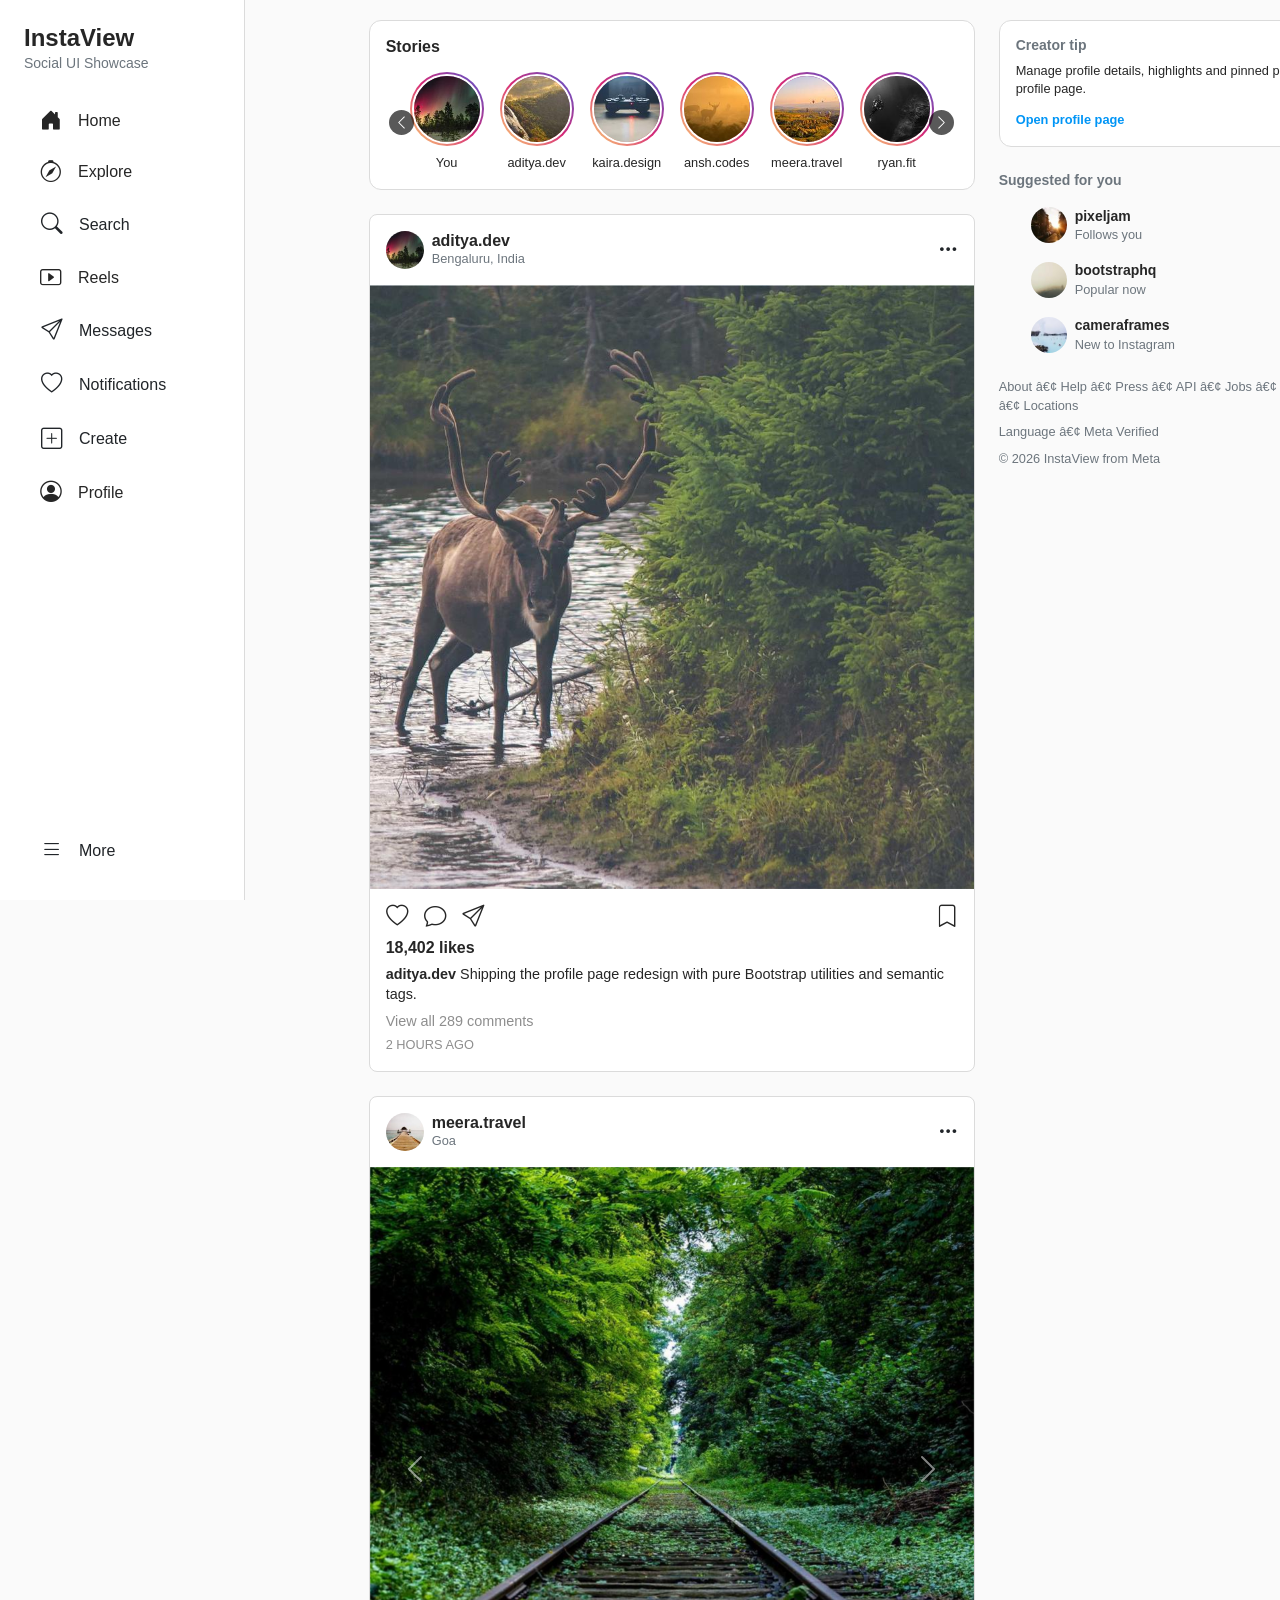
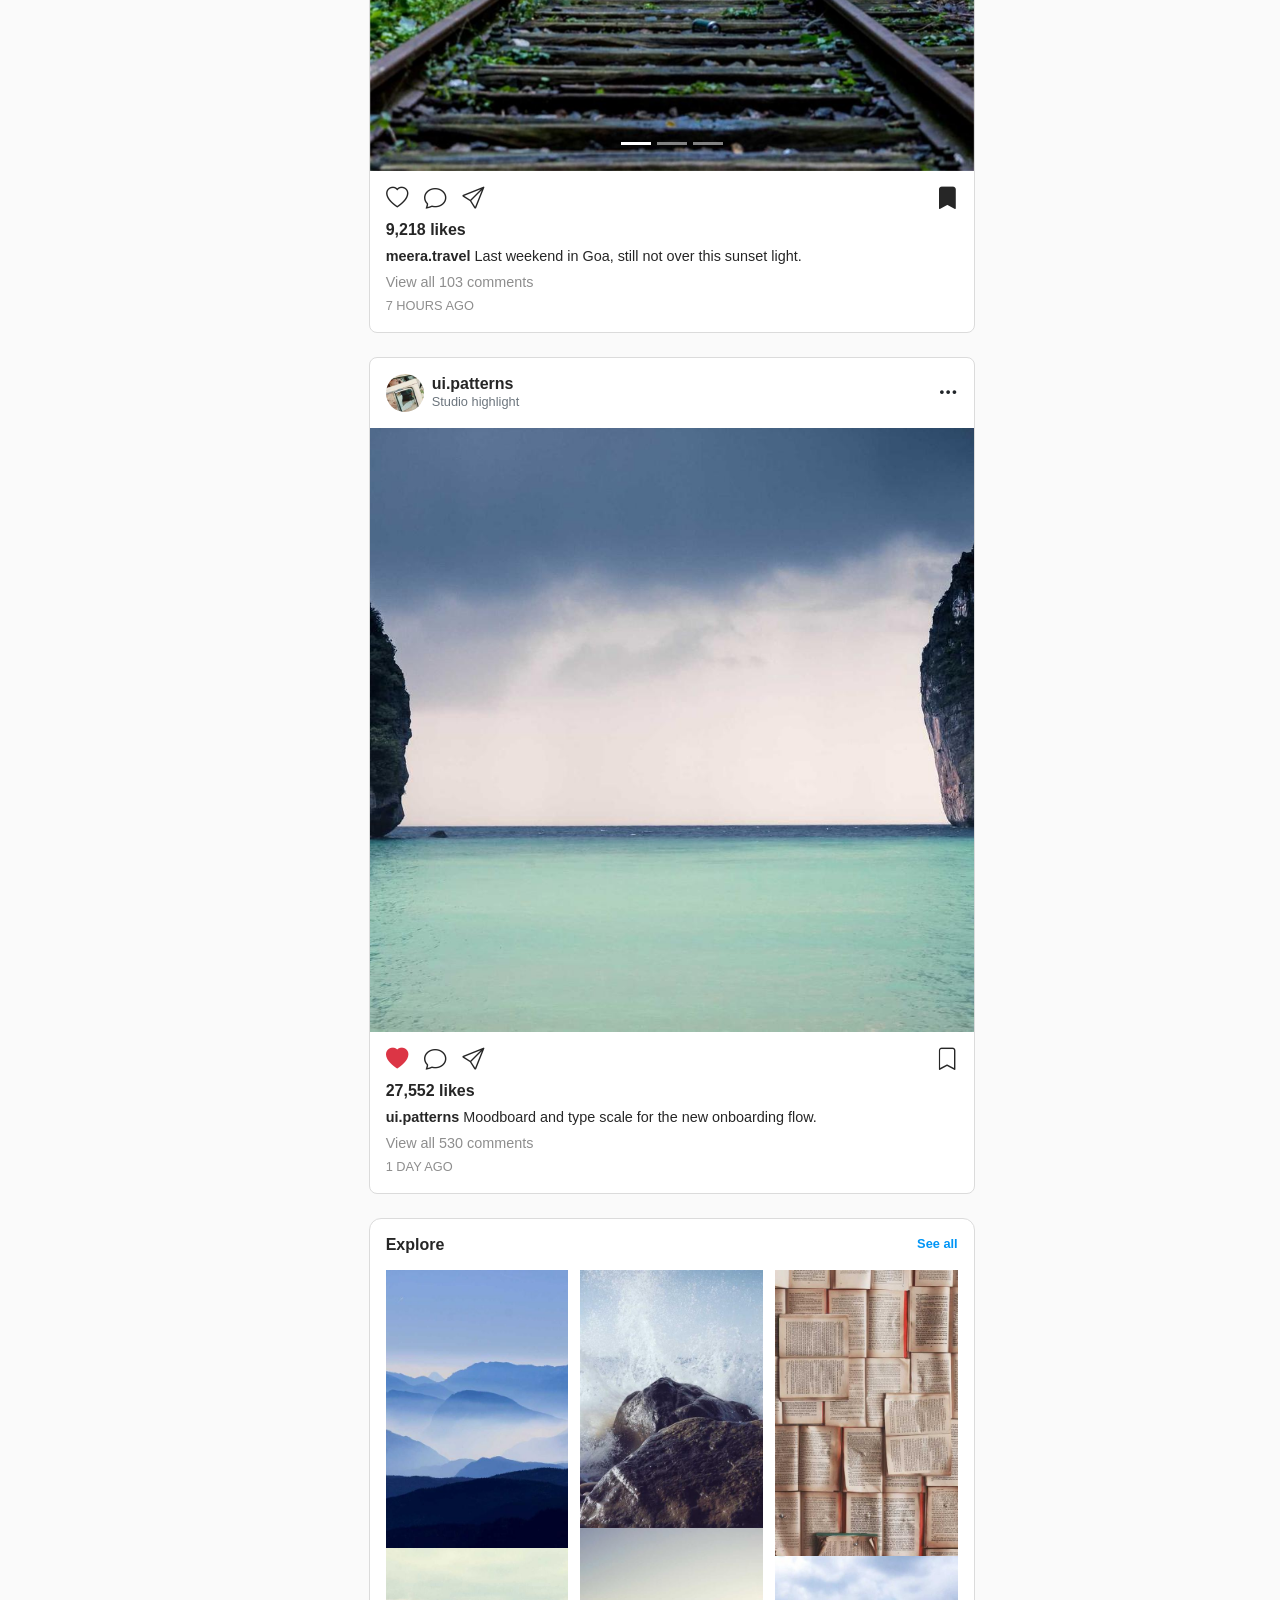
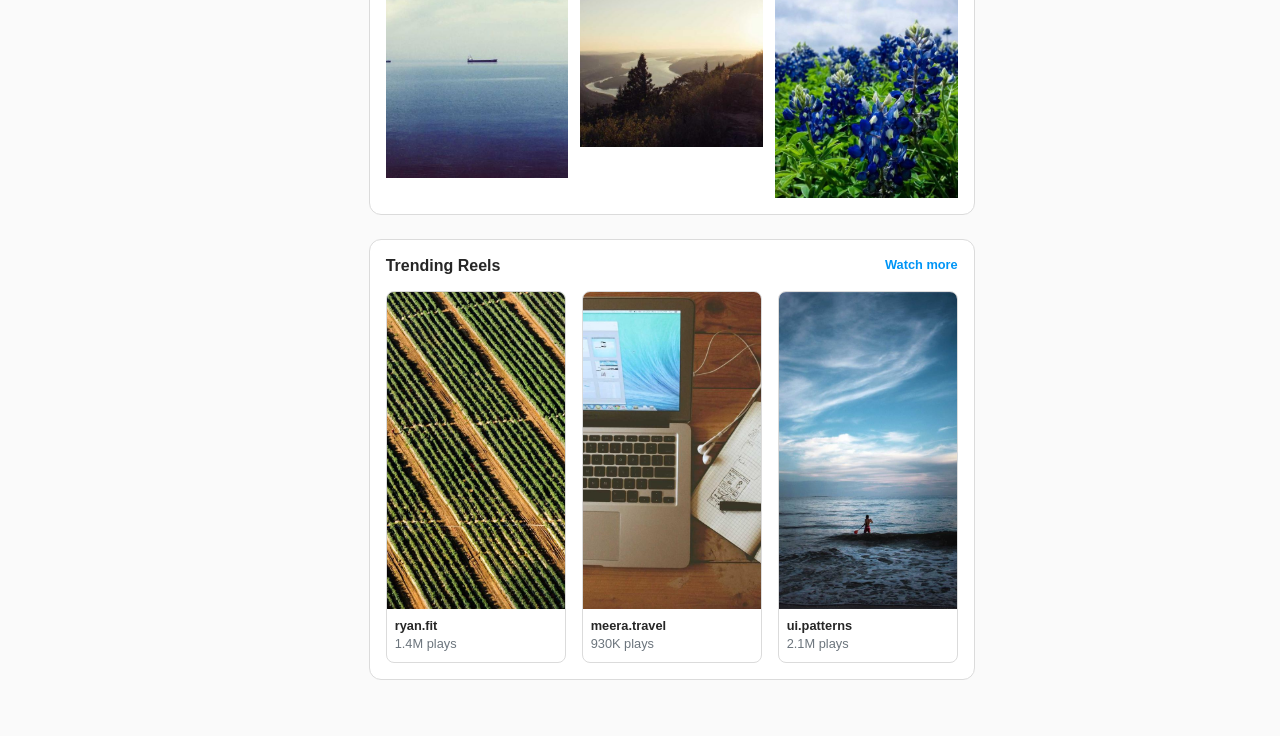
==== commit 2d4516db: "deleted highlights in feed page" ====
--- a/index.html
+++ b/index.html
@@ -288,126 +288,7 @@
                             </div>
                         </section>
 
-                        <!-- Highlights -->
-                        <section class="section-card p-3 mb-4" aria-label="Highlights">
-                            <header class="d-flex align-items-center justify-content-between mb-3">
-                                <h2 class="h6 mb-0 fw-semibold">Highlights</h2>
-                                <a class="small-copy link-accent" href="#">Manage</a>
-                            </header>
-                            <div class="highlights-list d-flex gap-3 pb-1 d-lg-none">
-                                <article class="highlight-entry text-center">
-                                    <div class="highlight-avatar-wrap mx-auto"><img class="highlight-avatar"
-                                            src="media/downloaded/img-002.jpg" alt="Travel highlight"></div>
-                                    <p class="small-copy mt-2 mb-0 text-truncate">Travel</p>
-                                </article>
-                                <article class="highlight-entry text-center">
-                                    <div class="highlight-avatar-wrap mx-auto"><img class="highlight-avatar"
-                                            src="media/downloaded/img-002.jpg" alt="Code highlight"></div>
-                                    <p class="small-copy mt-2 mb-0 text-truncate">Code</p>
-                                </article>
-                                <article class="highlight-entry text-center">
-                                    <div class="highlight-avatar-wrap mx-auto"><img class="highlight-avatar"
-                                            src="media/downloaded/img-005.jpg" alt="Cafe highlight"></div>
-                                    <p class="small-copy mt-2 mb-0 text-truncate">Cafe</p>
-                                </article>
-                                <article class="highlight-entry text-center">
-                                    <div class="highlight-avatar-wrap mx-auto"><img class="highlight-avatar"
-                                            src="media/downloaded/img-002.jpg" alt="Builds highlight"></div>
-                                    <p class="small-copy mt-2 mb-0 text-truncate">Builds</p>
-                                </article>
-                                <article class="highlight-entry text-center">
-                                    <div class="highlight-avatar-wrap mx-auto"><img class="highlight-avatar"
-                                            src="media/downloaded/img-002.jpg" alt="Gym highlight"></div>
-                                    <p class="small-copy mt-2 mb-0 text-truncate">Gym</p>
-                                </article>
-                                <article class="highlight-entry text-center">
-                                    <div class="highlight-avatar-wrap mx-auto"><img class="highlight-avatar"
-                                            src="media/downloaded/img-002.jpg" alt="Food highlight"></div>
-                                    <p class="small-copy mt-2 mb-0 text-truncate">Food</p>
-                                </article>
-                                <article class="highlight-entry text-center">
-                                    <div class="highlight-avatar-wrap mx-auto"><img class="highlight-avatar"
-                                            src="media/downloaded/img-002.jpg" alt="Ideas highlight"></div>
-                                    <p class="small-copy mt-2 mb-0 text-truncate">Ideas</p>
-                                </article>
-                            </div>
-
-                            <!-- Desktop highlights carousel with arrows -->
-                            <div id="highlightsDesktopCarousel" class="carousel slide d-none d-lg-block"
-                                data-bs-interval="false">
-                                <div class="carousel-inner">
-                                    <div class="carousel-item active">
-                                        <div class="d-flex gap-3 px-4">
-                                            <article class="highlight-entry text-center">
-                                                <div class="highlight-avatar-wrap mx-auto"><img class="highlight-avatar"
-                                                        src="media/downloaded/img-002.jpg" alt="Travel highlight"></div>
-                                                <p class="small-copy mt-2 mb-0 text-truncate">Travel</p>
-                                            </article>
-                                            <article class="highlight-entry text-center">
-                                                <div class="highlight-avatar-wrap mx-auto"><img class="highlight-avatar"
-                                                        src="media/downloaded/img-002.jpg" alt="Code highlight"></div>
-                                                <p class="small-copy mt-2 mb-0 text-truncate">Code</p>
-                                            </article>
-                                            <article class="highlight-entry text-center">
-                                                <div class="highlight-avatar-wrap mx-auto"><img class="highlight-avatar"
-                                                        src="media/downloaded/img-005.jpg" alt="Cafe highlight"></div>
-                                                <p class="small-copy mt-2 mb-0 text-truncate">Cafe</p>
-                                            </article>
-                                            <article class="highlight-entry text-center">
-                                                <div class="highlight-avatar-wrap mx-auto"><img class="highlight-avatar"
-                                                        src="media/downloaded/img-002.jpg" alt="Builds highlight"></div>
-                                                <p class="small-copy mt-2 mb-0 text-truncate">Builds</p>
-                                            </article>
-                                            <article class="highlight-entry text-center">
-                                                <div class="highlight-avatar-wrap mx-auto"><img class="highlight-avatar"
-                                                        src="media/downloaded/img-002.jpg" alt="Gym highlight"></div>
-                                                <p class="small-copy mt-2 mb-0 text-truncate">Gym</p>
-                                            </article>
-                                        </div>
-                                    </div>
-                                    <div class="carousel-item">
-                                        <div class="d-flex gap-3 px-4">
-                                            <article class="highlight-entry text-center">
-                                                <div class="highlight-avatar-wrap mx-auto"><img class="highlight-avatar"
-                                                        src="media/downloaded/img-002.jpg" alt="Food highlight"></div>
-                                                <p class="small-copy mt-2 mb-0 text-truncate">Food</p>
-                                            </article>
-                                            <article class="highlight-entry text-center">
-                                                <div class="highlight-avatar-wrap mx-auto"><img class="highlight-avatar"
-                                                        src="media/downloaded/img-002.jpg" alt="Ideas highlight"></div>
-                                                <p class="small-copy mt-2 mb-0 text-truncate">Ideas</p>
-                                            </article>
-                                            <article class="highlight-entry text-center">
-                                                <div class="highlight-avatar-wrap mx-auto"><img class="highlight-avatar"
-                                                        src="media/downloaded/img-002.jpg" alt="Shoots highlight"></div>
-                                                <p class="small-copy mt-2 mb-0 text-truncate">Shoots</p>
-                                            </article>
-                                            <article class="highlight-entry text-center">
-                                                <div class="highlight-avatar-wrap mx-auto"><img class="highlight-avatar"
-                                                        src="media/downloaded/img-002.jpg" alt="Work highlight"></div>
-                                                <p class="small-copy mt-2 mb-0 text-truncate">Work</p>
-                                            </article>
-                                            <article class="highlight-entry text-center">
-                                                <div class="highlight-avatar-wrap mx-auto"><img class="highlight-avatar"
-                                                        src="media/downloaded/img-001.jpg" alt="Moments highlight"></div>
-                                                <p class="small-copy mt-2 mb-0 text-truncate">Moments</p>
-                                            </article>
-                                        </div>
-                                    </div>
-                                </div>
-                                <button class="carousel-control-prev story-nav-btn" type="button"
-                                    data-bs-target="#highlightsDesktopCarousel" data-bs-slide="prev">
-                                    <span class="carousel-control-prev-icon" aria-hidden="true"></span>
-                                    <span class="visually-hidden">Previous highlights</span>
-                                </button>
-                                <button class="carousel-control-next story-nav-btn" type="button"
-                                    data-bs-target="#highlightsDesktopCarousel" data-bs-slide="next">
-                                    <span class="carousel-control-next-icon" aria-hidden="true"></span>
-                                    <span class="visually-hidden">Next highlights</span>
-                                </button>
-                            </div>
-                        </section>
-
+                       
                         <!-- Feed post 1 -->
                         <article class="post-card rounded-3 overflow-hidden mb-4" aria-labelledby="post-title-1">
                             <header class="d-flex align-items-center justify-content-between p-3">
@@ -691,7 +572,7 @@
                             <section class="small-copy text-secondary" aria-label="Footer links">
                                 <p class="mb-2">About â€¢ Help â€¢ Press â€¢ API â€¢ Jobs â€¢ Privacy â€¢ Terms â€¢ Locations</p>
                                 <p class="mb-2">Language â€¢ Meta Verified</p>
-                                <p class="mb-0">Â© 2026 InstaView from Meta</p>
+                                <p class="mb-0">© 2026 InstaView from Meta</p>
                             </section>
                         </div>
                     </aside>
